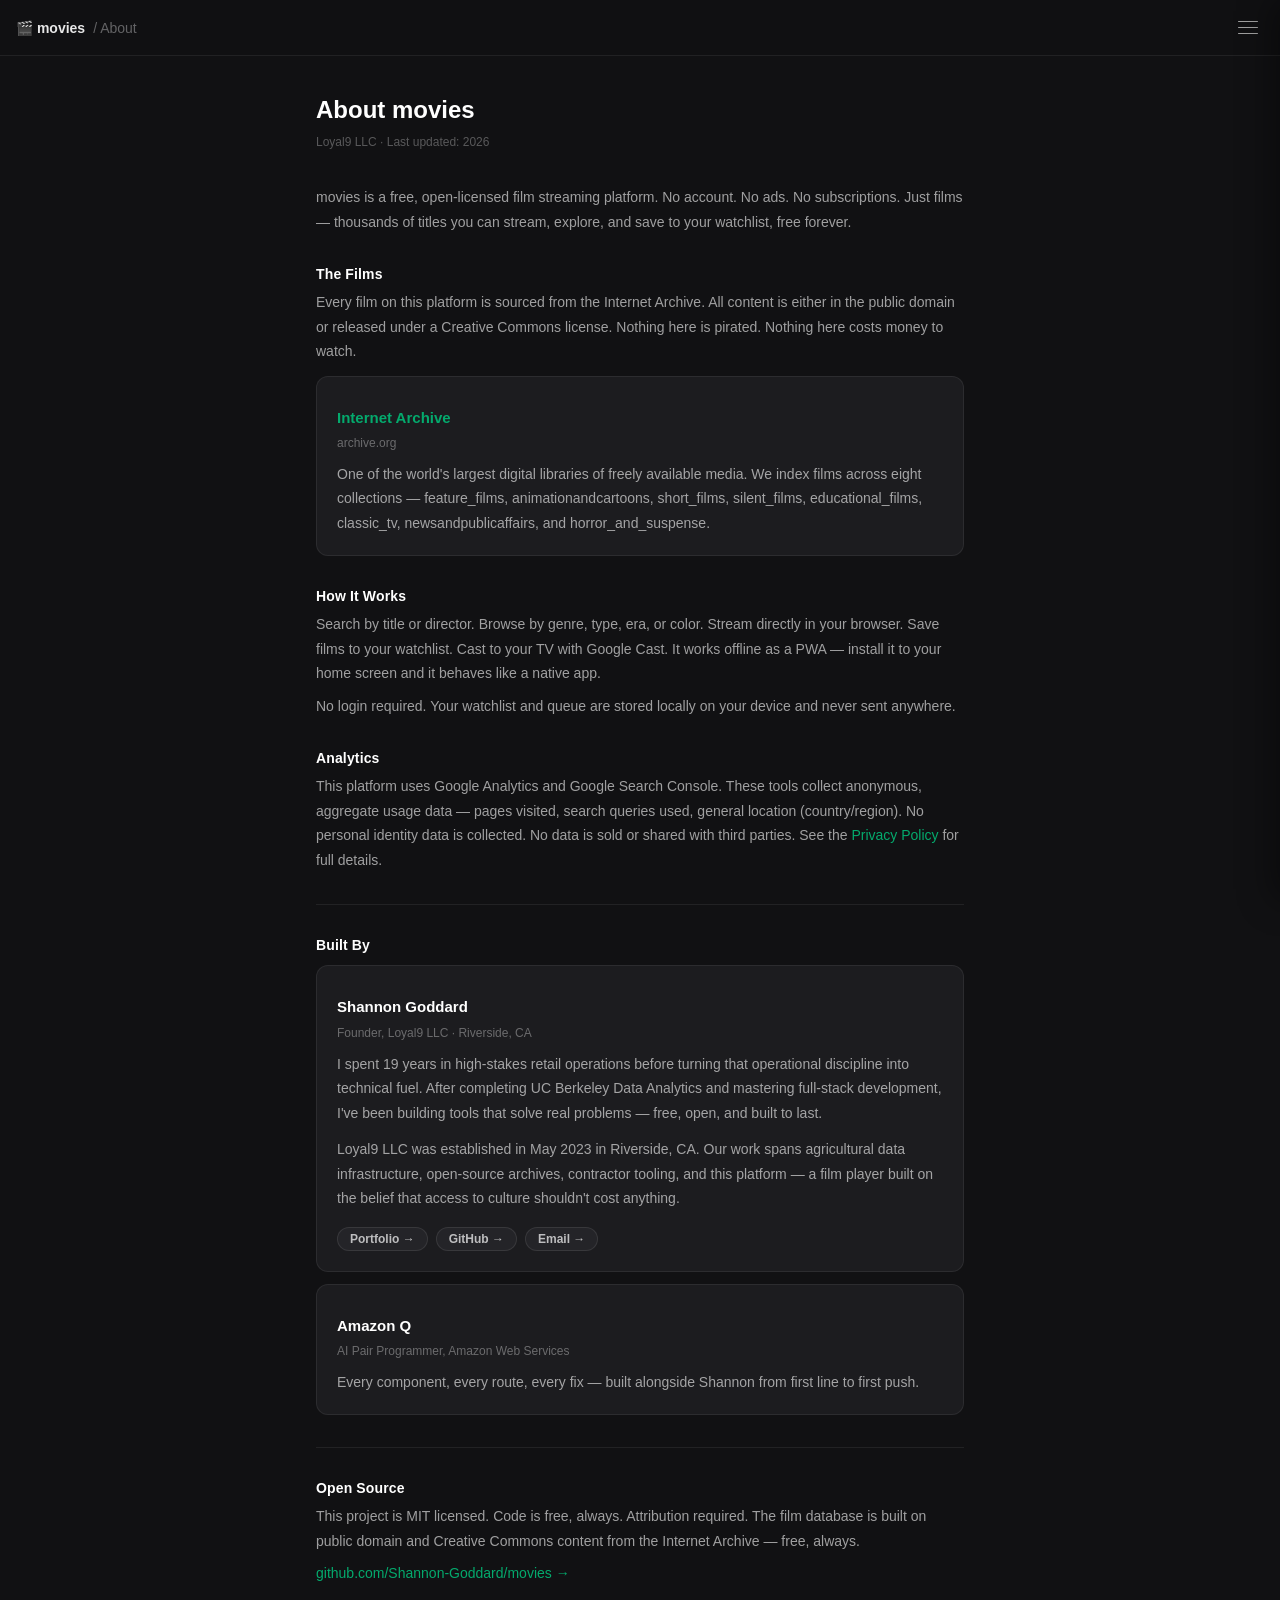
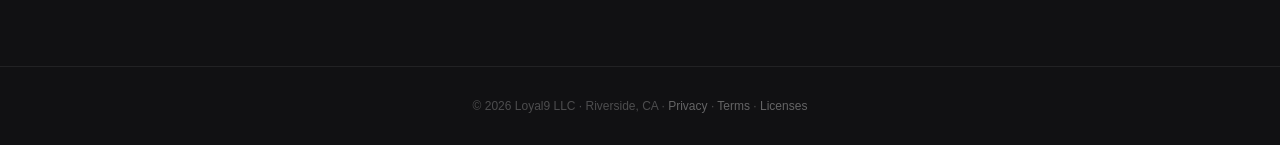
==== about.html @ 8359e3a6 "initial commit" ====
<!DOCTYPE html>
<html lang="en">
<head>
  <meta charset="UTF-8" />
  <meta name="viewport" content="width=device-width, initial-scale=1.0" />
  <title>About — movies by Loyal9</title>
  <meta name="description" content="movies is a free, open-licensed film streaming platform built on the Internet Archive. No account required, free forever. Built by Shannon Goddard, Loyal9 LLC." />
  <meta property="og:title" content="About — movies by Loyal9" />
  <meta property="og:description" content="Free, open-licensed films from the Internet Archive. No account, no ads, free forever." />
  <meta property="og:type" content="website" />
  <link rel="icon" href="data:image/svg+xml,<svg xmlns='http://www.w3.org/2000/svg' viewBox='0 0 100 100'><text y='.9em' font-size='90'>🎬</text></svg>" />
  <link rel="canonical" href="https://shannon-goddard.github.io/movies/about.html" />
  <style>
    *, *::before, *::after { box-sizing: border-box; margin: 0; padding: 0; }
    body { font-family: -apple-system, BlinkMacSystemFont, 'Segoe UI', sans-serif; background: #111113; color: #e5e5e5; min-height: 100vh; overflow-x: hidden; }
    a { color: #04AA6D; text-decoration: none; }
    a:hover { text-decoration: underline; }
    header { position: sticky; top: 0; z-index: 40; height: 56px; display: flex; align-items: center; justify-content: space-between; padding: 0 1rem; background: rgba(17,17,19,0.92); backdrop-filter: blur(16px); border-bottom: 1px solid rgba(255,255,255,0.07); }
    .wordmark { display: flex; align-items: center; gap: 8px; font-size: 0.875rem; font-weight: 600; color: rgba(255,255,255,0.9); text-decoration: none; }
    .wordmark span.sub { color: rgba(255,255,255,0.35); font-weight: 400; }
    main { max-width: 680px; margin: 0 auto; padding: 2.5rem 1rem 5rem; }
    h1 { font-size: 1.5rem; font-weight: 800; color: #fff; margin-bottom: 0.25rem; }
    .meta { font-size: 0.75rem; color: rgba(255,255,255,0.3); margin-bottom: 2rem; }
    h2 { font-size: 0.875rem; font-weight: 700; color: #fff; margin-top: 2rem; margin-bottom: 0.5rem; letter-spacing: 0.01em; }
    p { font-size: 0.875rem; color: rgba(255,255,255,0.6); line-height: 1.75; margin-top: 0.5rem; }
    .card { background: #1c1c1f; border: 1px solid rgba(255,255,255,0.07); border-radius: 0.75rem; padding: 1.25rem; margin-top: 0.75rem; }
    .card-title { font-size: 0.9375rem; font-weight: 700; color: #fff; }
    .card-sub { font-size: 0.75rem; color: rgba(255,255,255,0.35); margin-top: 0.125rem; }
    .pill-row { display: flex; flex-wrap: wrap; gap: 0.5rem; margin-top: 1rem; }
    .pill { font-size: 0.75rem; font-weight: 600; color: rgba(255,255,255,0.7); background: #242428; border: 1px solid rgba(255,255,255,0.09); border-radius: 9999px; padding: 0.25rem 0.75rem; text-decoration: none; }
    .pill:hover { color: #fff; text-decoration: none; border-color: rgba(255,255,255,0.2); }
    .divider { border: none; border-top: 1px solid rgba(255,255,255,0.07); margin: 2rem 0; }
    footer { text-align: center; padding: 2rem 1rem; font-size: 0.75rem; color: rgba(255,255,255,0.25); border-top: 1px solid rgba(255,255,255,0.07); }
    footer a { color: rgba(255,255,255,0.35); }
    #menuOverlay { display: none; position: fixed; inset: 0; background: rgba(0,0,0,0.5); backdrop-filter: blur(4px); z-index: 50; }
    #menuDrawer { position: fixed; top: 0; right: 0; height: 100%; width: 256px; background: #1c1c1f; border-left: 1px solid rgba(255,255,255,0.08); z-index: 51; display: flex; flex-direction: column; transform: translateX(100%); transition: transform 0.3s ease; box-shadow: -8px 0 32px rgba(0,0,0,0.4); }
    .drawer-header { display: flex; align-items: center; justify-content: space-between; padding: 1rem 1.25rem; border-bottom: 1px solid rgba(255,255,255,0.08); }
    .drawer-header span { font-size: 0.875rem; font-weight: 600; color: rgba(255,255,255,0.8); }
    .drawer-close { background: none; border: none; cursor: pointer; color: rgba(255,255,255,0.4); padding: 4px; }
    .drawer-close:hover { color: #fff; }
    .drawer-nav { flex: 1; padding: 0.75rem 0.5rem; overflow-y: auto; }
    .drawer-link { display: flex; align-items: center; gap: 0.75rem; padding: 0.625rem 1rem; border-radius: 0.5rem; font-size: 0.875rem; color: rgba(255,255,255,0.6); text-decoration: none; transition: background 0.15s, color 0.15s; }
    .drawer-link:hover { background: #242428; color: #fff; text-decoration: none; }
    .drawer-link.muted { color: rgba(255,255,255,0.35); }
    .drawer-divider { border: none; border-top: 1px solid rgba(255,255,255,0.07); margin: 0.5rem 0.5rem; }
    .drawer-footer { padding: 1rem; border-top: 1px solid rgba(255,255,255,0.07); }
    .beer-btn { display: flex; align-items: center; justify-content: center; gap: 0.5rem; width: 100%; padding: 0.625rem; border-radius: 0.5rem; font-size: 0.875rem; font-weight: 600; color: #04AA6D; background: rgba(4,170,109,0.12); border: 1px solid rgba(4,170,109,0.3); text-decoration: none; transition: opacity 0.15s; }
    .beer-btn:hover { opacity: 0.8; text-decoration: none; }
    .hamburger { background: none; border: none; cursor: pointer; display: flex; flex-direction: column; gap: 5px; padding: 6px; color: rgba(255,255,255,0.6); }
    .hamburger:hover { color: #fff; }
    .hamburger span { display: block; width: 20px; height: 1px; background: currentColor; border-radius: 1px; }
  </style>
</head>
<body>

  <header>
    <a href="/movies/" class="wordmark">🎬 movies <span class="sub">/ About</span></a>
    <button class="hamburger" onclick="openMenu()" aria-label="Menu">
      <span></span><span></span><span></span>
    </button>
  </header>

  <div id="menuOverlay" onclick="closeMenu()"></div>
  <div id="menuDrawer">
    <div class="drawer-header">
      <span>Menu</span>
      <button class="drawer-close" onclick="closeMenu()" aria-label="Close">
        <svg width="18" height="18" viewBox="0 0 24 24" fill="none" stroke="currentColor" stroke-width="2" stroke-linecap="round"><line x1="18" y1="6" x2="6" y2="18"/><line x1="6" y1="6" x2="18" y2="18"/></svg>
      </button>
    </div>
    <nav class="drawer-nav">
      <a href="/movies/" class="drawer-link">Home</a>
      <a href="/movies/#/library" class="drawer-link">Watchlist</a>
      <a href="/movies/about.html" class="drawer-link">About</a>
      <hr class="drawer-divider" />
      <a href="/movies/privacy.html" class="drawer-link muted">Privacy Policy</a>
      <a href="/movies/terms.html" class="drawer-link muted">Terms of Service</a>
      <a href="/movies/licenses.html" class="drawer-link muted">Open Source Licenses</a>
      <hr class="drawer-divider" />
      <a href="https://github.com/Shannon-Goddard/movies" target="_blank" rel="noopener noreferrer" class="drawer-link muted">
        <svg width="15" height="15" viewBox="0 0 24 24" fill="currentColor"><path d="M12 2C6.477 2 2 6.484 2 12.017c0 4.425 2.865 8.18 6.839 9.504.5.092.682-.217.682-.483 0-.237-.008-.868-.013-1.703-2.782.605-3.369-1.343-3.369-1.343-.454-1.158-1.11-1.466-1.11-1.466-.908-.62.069-.608.069-.608 1.003.07 1.531 1.032 1.531 1.032.892 1.53 2.341 1.088 2.91.832.092-.647.35-1.088.636-1.338-2.22-.253-4.555-1.113-4.555-4.951 0-1.093.39-1.988 1.029-2.688-.103-.253-.446-1.272.098-2.65 0 0 .84-.27 2.75 1.026A9.564 9.564 0 0 1 12 6.844a9.59 9.59 0 0 1 2.504.337c1.909-1.296 2.747-1.027 2.747-1.027.546 1.379.202 2.398.1 2.651.64.7 1.028 1.595 1.028 2.688 0 3.848-2.339 4.695-4.566 4.943.359.309.678.92.678 1.855 0 1.338-.012 2.419-.012 2.747 0 .268.18.58.688.482A10.02 10.02 0 0 0 22 12.017C22 6.484 17.522 2 12 2z"/></svg>
        GitHub Repo
      </a>
    </nav>
    <div class="drawer-footer">
      <a href="https://www.buymeacoffee.com/goddardshannon9" target="_blank" rel="noopener noreferrer" class="beer-btn">
        <svg xmlns="http://www.w3.org/2000/svg" width="24" height="24" viewBox="0 0 24 24" fill="none" stroke="currentColor" stroke-width="2" stroke-linecap="round" stroke-linejoin="round">
          <path d="M6 8h12v10a4 4 0 0 1-4 4H10a4 4 0 0 1-4-4V8z" />
          <path d="M18 11h2a2 2 0 0 1 2 2v3a2 2 0 0 1-2 2h-2" />
          <path d="M6 8a3 3 0 0 1 3-3 4 4 0 0 1 6 0 3 3 0 0 1 3 3" />
          <line x1="10" y1="11" x2="10" y2="17" />
          <line x1="14" y1="11" x2="14" y2="17" />
        </svg>
        Buy the Dev a Beer
      </a>
    </div>
  </div>

  <main>
    <h1>About movies</h1>
    <p class="meta">Loyal9 LLC · Last updated: 2026</p>

    <p>movies is a free, open-licensed film streaming platform. No account. No ads. No subscriptions. Just films — <span id="about-total">…</span> titles you can stream, explore, and save to your watchlist, free forever.</p>

    <h2>The Films</h2>
    <p>Every film on this platform is sourced from the Internet Archive. All content is either in the public domain or released under a Creative Commons license. Nothing here is pirated. Nothing here costs money to watch.</p>

    <div class="card">
      <p class="card-title"><a href="https://archive.org" target="_blank" rel="noopener noreferrer">Internet Archive</a></p>
      <p class="card-sub">archive.org</p>
      <p>One of the world's largest digital libraries of freely available media. We index films across eight collections — feature_films, animationandcartoons, short_films, silent_films, educational_films, classic_tv, newsandpublicaffairs, and horror_and_suspense.</p>
    </div>

    <h2>How It Works</h2>
    <p>Search by title or director. Browse by genre, type, era, or color. Stream directly in your browser. Save films to your watchlist. Cast to your TV with Google Cast. It works offline as a PWA — install it to your home screen and it behaves like a native app.</p>
    <p>No login required. Your watchlist and queue are stored locally on your device and never sent anywhere.</p>

    <h2>Analytics</h2>
    <p>This platform uses Google Analytics and Google Search Console. These tools collect anonymous, aggregate usage data — pages visited, search queries used, general location (country/region). No personal identity data is collected. No data is sold or shared with third parties. See the <a href="/movies/privacy.html">Privacy Policy</a> for full details.</p>

    <hr class="divider" />

    <h2>Built By</h2>

    <div class="card">
      <p class="card-title">Shannon Goddard</p>
      <p class="card-sub">Founder, Loyal9 LLC · Riverside, CA</p>
      <p>I spent 19 years in high-stakes retail operations before turning that operational discipline into technical fuel. After completing UC Berkeley Data Analytics and mastering full-stack development, I've been building tools that solve real problems — free, open, and built to last.</p>
      <p style="margin-top:0.75rem">Loyal9 LLC was established in May 2023 in Riverside, CA. Our work spans agricultural data infrastructure, open-source archives, contractor tooling, and this platform — a film player built on the belief that access to culture shouldn't cost anything.</p>
      <div class="pill-row">
        <a href="https://shannon-goddard.loyal9.app" target="_blank" rel="noopener noreferrer" class="pill">Portfolio →</a>
        <a href="https://github.com/Shannon-Goddard" target="_blank" rel="noopener noreferrer" class="pill">GitHub →</a>
        <a href="mailto:shannon@loyal9.app" class="pill">Email →</a>
      </div>
    </div>

    <div class="card" style="margin-top:0.75rem">
      <p class="card-title">Amazon Q</p>
      <p class="card-sub">AI Pair Programmer, Amazon Web Services</p>
      <p>Every component, every route, every fix — built alongside Shannon from first line to first push.</p>
    </div>

    <hr class="divider" />

    <h2>Open Source</h2>
    <p>This project is MIT licensed. Code is free, always. Attribution required. The film database is built on public domain and Creative Commons content from the Internet Archive — free, always.</p>
    <p style="margin-top:0.5rem"><a href="https://github.com/Shannon-Goddard/movies" target="_blank" rel="noopener noreferrer">github.com/Shannon-Goddard/movies →</a></p>
  </main>

  <footer>
    © 2026 Loyal9 LLC · Riverside, CA ·
    <a href="/movies/privacy.html">Privacy</a> ·
    <a href="/movies/terms.html">Terms</a> ·
    <a href="/movies/licenses.html">Licenses</a>
  </footer>

  <script>
    function openMenu() {
      document.getElementById('menuOverlay').style.display = 'block';
      document.getElementById('menuDrawer').style.transform = 'translateX(0)';
    }
    function closeMenu() {
      document.getElementById('menuOverlay').style.display = 'none';
      document.getElementById('menuDrawer').style.transform = 'translateX(100%)';
    }
  </script>
  <script>
    fetch('https://3m0629omkh.execute-api.us-east-1.amazonaws.com/v1/stats')
      .then(r => r.json())
      .then(d => {
        const el = document.getElementById('about-total');
        if (el && d.total_films) el.textContent = d.total_films.toLocaleString();
      })
      .catch(() => {
        const el = document.getElementById('about-total');
        if (el) el.textContent = 'thousands of';
      });
  </script>
  <script type="application/ld+json">
  {
    "@context": "https://schema.org",
    "@type": "WebPage",
    "name": "About — movies by Loyal9",
    "url": "https://shannon-goddard.github.io/movies/about.html",
    "description": "movies is a free, open-licensed film streaming platform built on the Internet Archive. Built by Shannon Goddard, Loyal9 LLC, Riverside CA.",
    "author": { "@type": "Person", "name": "Shannon Goddard", "url": "https://shannon-goddard.loyal9.app" },
    "publisher": { "@type": "Organization", "name": "Loyal9 LLC", "url": "https://loyal9.app" }
  }
  </script>
</body>
</html>
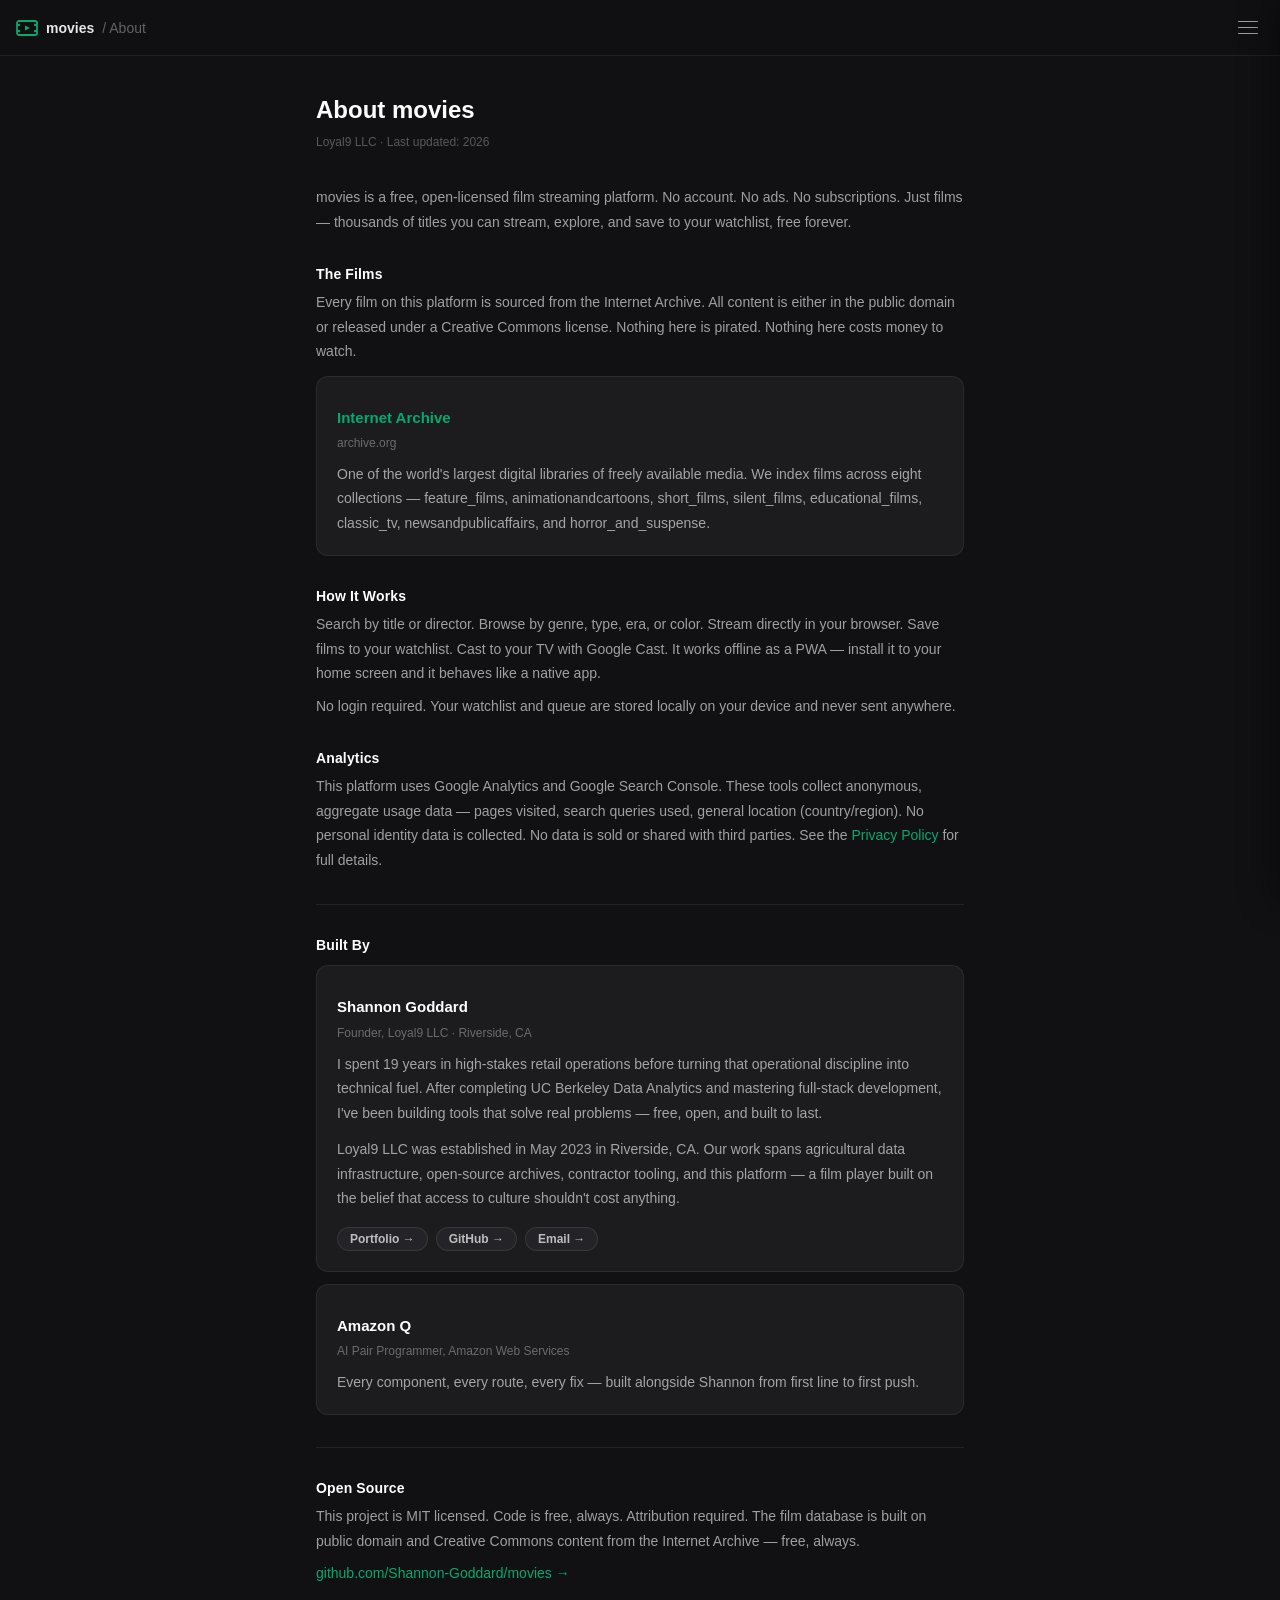
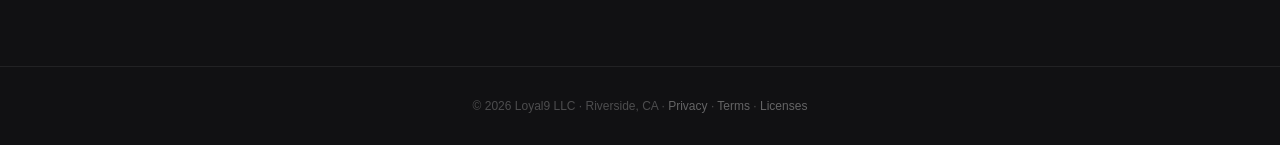
==== commit 4f2386fa: "replace emoji with SVG icon in legal page headers and favicons" ====
--- a/about.html
+++ b/about.html
@@ -8,8 +8,7 @@
   <meta property="og:title" content="About — movies by Loyal9" />
   <meta property="og:description" content="Free, open-licensed films from the Internet Archive. No account, no ads, free forever." />
   <meta property="og:type" content="website" />
-  <link rel="icon" href="data:image/svg+xml,<svg xmlns='http://www.w3.org/2000/svg' viewBox='0 0 100 100'><text y='.9em' font-size='90'>🎬</text></svg>" />
-  <link rel="canonical" href="https://shannon-goddard.github.io/movies/about.html" />
+  <link rel="icon" href="/movies/icons/icon-192.png" type="image/png" />
   <style>
     *, *::before, *::after { box-sizing: border-box; margin: 0; padding: 0; }
     body { font-family: -apple-system, BlinkMacSystemFont, 'Segoe UI', sans-serif; background: #111113; color: #e5e5e5; min-height: 100vh; overflow-x: hidden; }
@@ -54,7 +53,7 @@
 <body>
 
   <header>
-    <a href="/movies/" class="wordmark">🎬 movies <span class="sub">/ About</span></a>
+    <a href="/movies/" class="wordmark"><svg width="22" height="22" viewBox="0 0 22 22" fill="none" aria-hidden="true"><rect x="1" y="4" width="20" height="14" rx="2" stroke="#04AA6D" stroke-width="1.8"/><rect x="1" y="7" width="3" height="2" rx="0.5" fill="#04AA6D"/><rect x="1" y="13" width="3" height="2" rx="0.5" fill="#04AA6D"/><rect x="18" y="7" width="3" height="2" rx="0.5" fill="#04AA6D"/><rect x="18" y="13" width="3" height="2" rx="0.5" fill="#04AA6D"/><path d="M9 8.5l5 2.5-5 2.5V8.5z" fill="#04AA6D"/></svg> movies <span class="sub">/ About</span></a>
     <button class="hamburger" onclick="openMenu()" aria-label="Menu">
       <span></span><span></span><span></span>
     </button>
